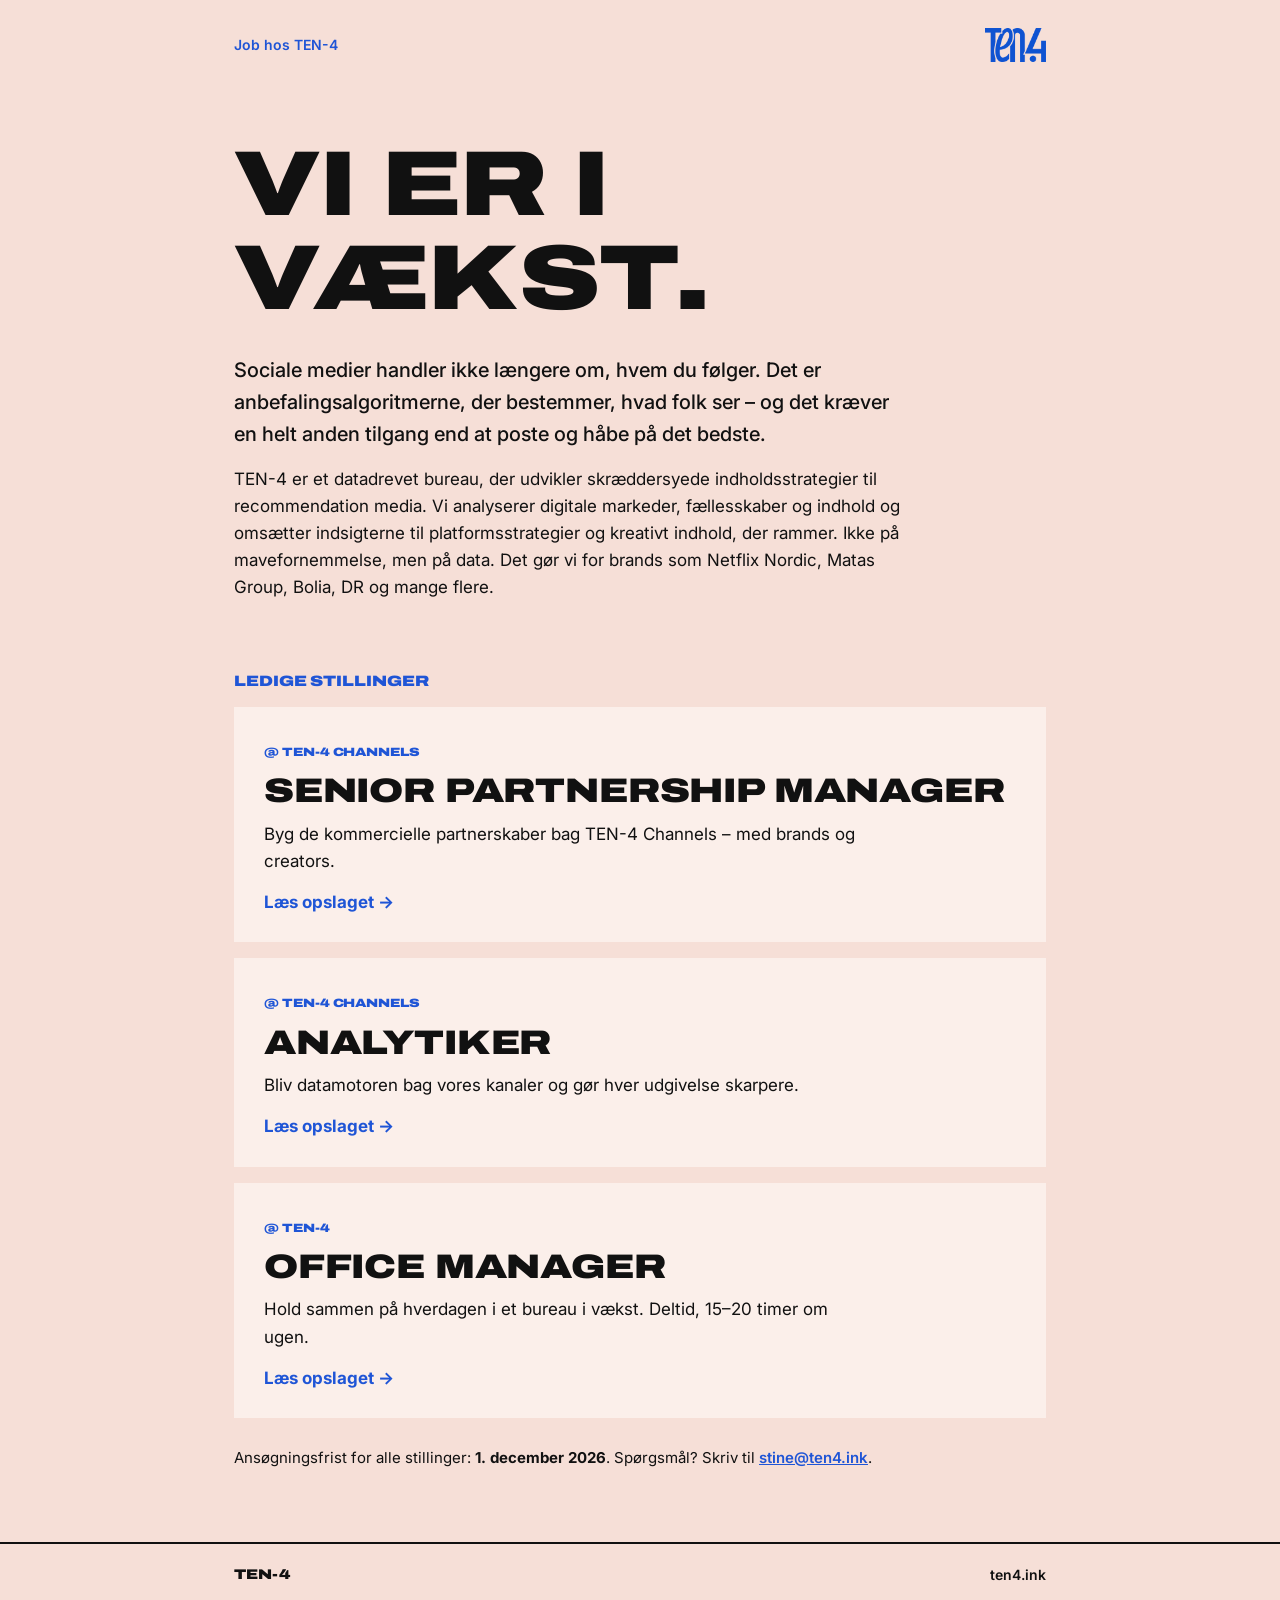
==== index.html @ 3962ab42 "ten-4 jobs" ====
<!doctype html>
<html lang="da">
<head>
<meta charset="utf-8">
<meta name="viewport" content="width=device-width, initial-scale=1">
<title>Job hos TEN-4</title>
<meta name="description" content="TEN-4 er i vækst. Se vores ledige stillinger.">
<meta property="og:title" content="Job hos TEN-4">
<meta property="og:description" content="TEN-4 er i vækst. Se vores ledige stillinger.">
<meta property="og:type" content="website">
<link rel="icon" type="image/png" href="assets/logo.png">
<link rel="preconnect" href="https://fonts.googleapis.com">
<link rel="preconnect" href="https://fonts.gstatic.com" crossorigin>
<link href="https://fonts.googleapis.com/css2?family=Archivo:wdth,wght@125,800;125,900&family=Inter:wght@400;500;600;700&display=swap" rel="stylesheet">
<link rel="stylesheet" href="assets/style.css">
</head>
<body>
<header class="top"><div class="wrap">
  <span class="back">Job hos TEN-4</span>
  <a href="https://ten4.ink" class="logo" aria-label="TEN-4"><img src="assets/logo.png" alt="TEN-4"></a>
</div></header>
<main class="wrap">
  <section class="hero">
    <h1 class="wide">Vi er i vækst.</h1>
    <p class="lead">Sociale medier handler ikke længere om, hvem du følger. Det er anbefalingsalgoritmerne, der bestemmer, hvad folk ser – og det kræver en helt anden tilgang end at poste og håbe på det bedste.</p>
    <p>TEN-4 er et datadrevet bureau, der udvikler skræddersyede indholdsstrategier til recommendation media. Vi analyserer digitale markeder, fællesskaber og indhold og omsætter indsigterne til platformsstrategier og kreativt indhold, der rammer. Ikke på mavefornemmelse, men på data. Det gør vi for brands som Netflix Nordic, Matas Group, Bolia, DR og mange flere.</p>
  </section>
  <h2 class="wide">Ledige stillinger</h2>
  <div class="cards">
    <a class="card" href="senior-partnership-manager/">
      <span class="tag wide">@ TEN-4 CHANNELS</span>
      <h3 class="wide">SENIOR PARTNERSHIP MANAGER</h3>
      <p>Byg de kommercielle partnerskaber bag TEN-4 Channels – med brands og creators.</p>
      <span class="more">Læs opslaget →</span>
    </a>
<a class="card" href="analytiker/">
      <span class="tag wide">@ TEN-4 CHANNELS</span>
      <h3 class="wide">ANALYTIKER</h3>
      <p>Bliv datamotoren bag vores kanaler og gør hver udgivelse skarpere.</p>
      <span class="more">Læs opslaget →</span>
    </a>
<a class="card" href="office-manager/">
      <span class="tag wide">@ TEN-4</span>
      <h3 class="wide">OFFICE MANAGER</h3>
      <p>Hold sammen på hverdagen i et bureau i vækst. Deltid, 15–20 timer om ugen.</p>
      <span class="more">Læs opslaget →</span>
    </a>
  </div>
  <p class="note">Ansøgningsfrist for alle stillinger: <b>1. december 2026</b>. Spørgsmål? Skriv til <a href="mailto:stine@ten4.ink">stine@ten4.ink</a>.</p>
</main>
<footer class="foot"><div class="wrap">
  <span class="wide">TEN-4</span>
  <a href="https://ten4.ink">ten4.ink</a>
</div></footer>
</body>
</html>
---- assets/style.css ----
:root{
  --bg:#F6DFD7;
  --blue:#1F55D6;
  --pink:#F65FA0;
  --ink:#111;
  --card:#FBEFEA;
}
*{box-sizing:border-box;margin:0;padding:0}
html{-webkit-text-size-adjust:100%}
body{background:var(--bg);color:var(--ink);font-family:Inter,Arial,sans-serif;font-size:17px;line-height:1.6}
a{color:inherit}
.wrap{max-width:860px;margin:0 auto;padding:0 24px}
.wide{font-family:"Archivo","Arial Black",Arial,sans-serif;font-stretch:125%;font-weight:900;text-transform:uppercase;letter-spacing:-.005em;line-height:1.02}

/* header */
.top .wrap{display:flex;justify-content:space-between;align-items:center;padding-top:28px;padding-bottom:28px}
.logo img{height:34px;display:block}
.back{font-size:14px;font-weight:600;text-decoration:none;color:var(--blue)}
a.back:hover{text-decoration:underline}

/* index */
.hero{padding:48px 0 56px}
.hero h1{font-size:clamp(44px,9vw,92px);margin-bottom:28px}
.hero p{max-width:680px;margin-bottom:16px}
.hero .lead{font-size:20px;font-weight:500}
main>h2.wide{font-size:15px;color:var(--blue);margin-bottom:18px}
.cards{display:grid;gap:16px}
.card{display:block;text-decoration:none;background:var(--card);border:2px solid transparent;padding:28px 28px 24px;transition:border-color .15s,transform .15s}
.card:hover{border-color:var(--blue);transform:translateY(-2px)}
.card .tag{font-size:12px;color:var(--blue)}
.card h3{font-size:clamp(24px,4vw,34px);margin:10px 0 12px}
.card p{max-width:600px}
.card .more{display:inline-block;margin-top:14px;font-weight:700;color:var(--blue)}
.note{margin:28px 0 72px;font-size:15px}

/* job page */
.job h1{font-size:clamp(38px,7.5vw,72px);margin-top:28px}
.kicker{color:var(--blue);font-size:clamp(14px,2vw,18px);margin-top:10px}
.meta{display:flex;flex-wrap:wrap;gap:12px 28px;margin:28px 0 36px;padding:14px 0;border-top:2px solid var(--ink);border-bottom:2px solid var(--ink);font-size:15px}
.meta a{color:var(--blue);font-weight:600;text-decoration:none}
.meta a:hover{text-decoration:underline}
.content p{margin-bottom:18px}
.content h2{font-size:16px;color:var(--blue);margin:40px 0 14px}
.content ul{list-style:none;margin-bottom:18px}
.content li{position:relative;padding-left:22px;margin-bottom:8px}
.content li::before{content:"✦";position:absolute;left:0;top:1px;font-size:12px;color:var(--blue)}
.content a,.cta a:not(.btn),.note a{color:var(--blue);font-weight:600}

.cta{background:var(--blue);color:#fff;padding:40px 36px;margin:56px 0 72px}
.cta h2{font-size:clamp(22px,3.6vw,32px);margin-bottom:18px}
.cta p{margin-bottom:12px;max-width:620px}
.cta a:not(.btn){color:#fff}
.btn{display:inline-block;background:var(--pink);color:#fff;text-decoration:none;font-size:15px;padding:16px 26px;margin:12px 0 18px;transition:background .15s}
.btn:hover{background:var(--ink)}
.sign{font-weight:500}

/* footer */
.foot{border-top:2px solid var(--ink)}
.foot .wrap{display:flex;justify-content:space-between;align-items:center;padding-top:20px;padding-bottom:28px;font-size:14px}
.foot .wide{font-size:14px}
.foot a{text-decoration:none;font-weight:600}

@media (max-width:600px){
  body{font-size:16px}
  .card{padding:22px 20px}
  .cta{padding:30px 22px}
}
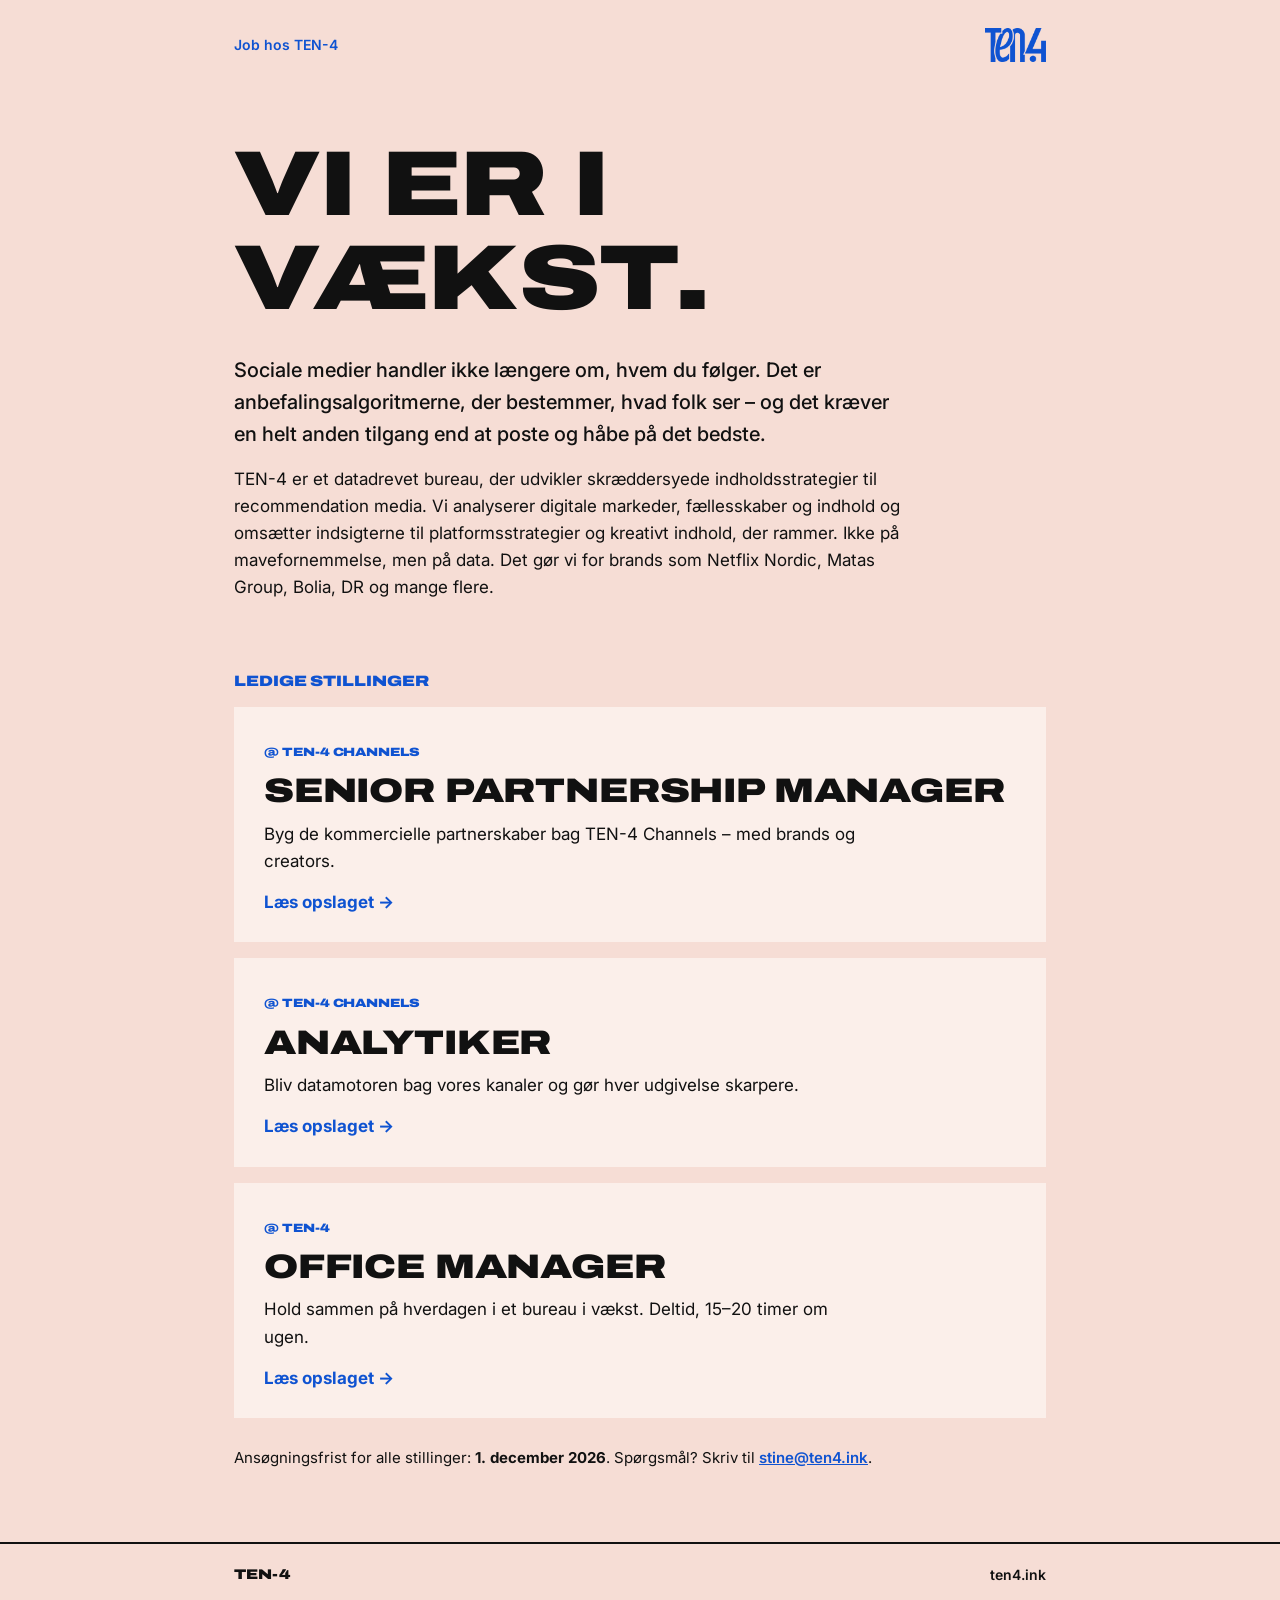
==== commit 85c9a731: "Nyt favicon" ====
--- a/index.html
+++ b/index.html
@@ -8,7 +8,9 @@
 <meta property="og:title" content="Job hos TEN-4">
 <meta property="og:description" content="TEN-4 er i vækst. Se vores ledige stillinger.">
 <meta property="og:type" content="website">
-<link rel="icon" type="image/png" href="assets/logo.png">
+<link rel="icon" href="assets/favicon.ico" sizes="any">
+<link rel="icon" type="image/png" href="assets/favicon-64.png">
+<link rel="apple-touch-icon" href="assets/apple-touch-icon.png">
 <link rel="preconnect" href="https://fonts.googleapis.com">
 <link rel="preconnect" href="https://fonts.gstatic.com" crossorigin>
 <link href="https://fonts.googleapis.com/css2?family=Archivo:wdth,wght@125,800;125,900&family=Inter:wght@400;500;600;700&display=swap" rel="stylesheet">
--- a/assets/style.css
+++ b/assets/style.css
@@ -1,6 +1,6 @@
 :root{
-  --bg:#F6DFD7;
-  --blue:#1F55D6;
+  --bg:#F6DDD5;
+  --blue:#0F53D1;
   --pink:#F65FA0;
   --ink:#111;
   --card:#FBEFEA;
@@ -46,11 +46,11 @@
 .content li::before{content:"✦";position:absolute;left:0;top:1px;font-size:12px;color:var(--blue)}
 .content a,.cta a:not(.btn),.note a{color:var(--blue);font-weight:600}
 
-.cta{background:var(--blue);color:#fff;padding:40px 36px;margin:56px 0 72px}
-.cta h2{font-size:clamp(22px,3.6vw,32px);margin-bottom:18px}
-.cta p{margin-bottom:12px;max-width:620px}
+.cta{background:var(--blue);color:#fff;padding:26px 28px;margin:48px 0 64px;font-size:15px}
+.cta h2{font-size:clamp(16px,2.2vw,20px);margin-bottom:12px}
+.cta p{margin-bottom:8px;max-width:620px}
 .cta a:not(.btn){color:#fff}
-.btn{display:inline-block;background:var(--pink);color:#fff;text-decoration:none;font-size:15px;padding:16px 26px;margin:12px 0 18px;transition:background .15s}
+.btn{display:inline-block;background:var(--pink);color:#fff;text-decoration:none;font-size:13px;padding:12px 20px;margin:8px 0 12px;transition:background .15s}
 .btn:hover{background:var(--ink)}
 .sign{font-weight:500}
 
@@ -63,5 +63,5 @@
 @media (max-width:600px){
   body{font-size:16px}
   .card{padding:22px 20px}
-  .cta{padding:30px 22px}
+  .cta{padding:22px 20px}
 }
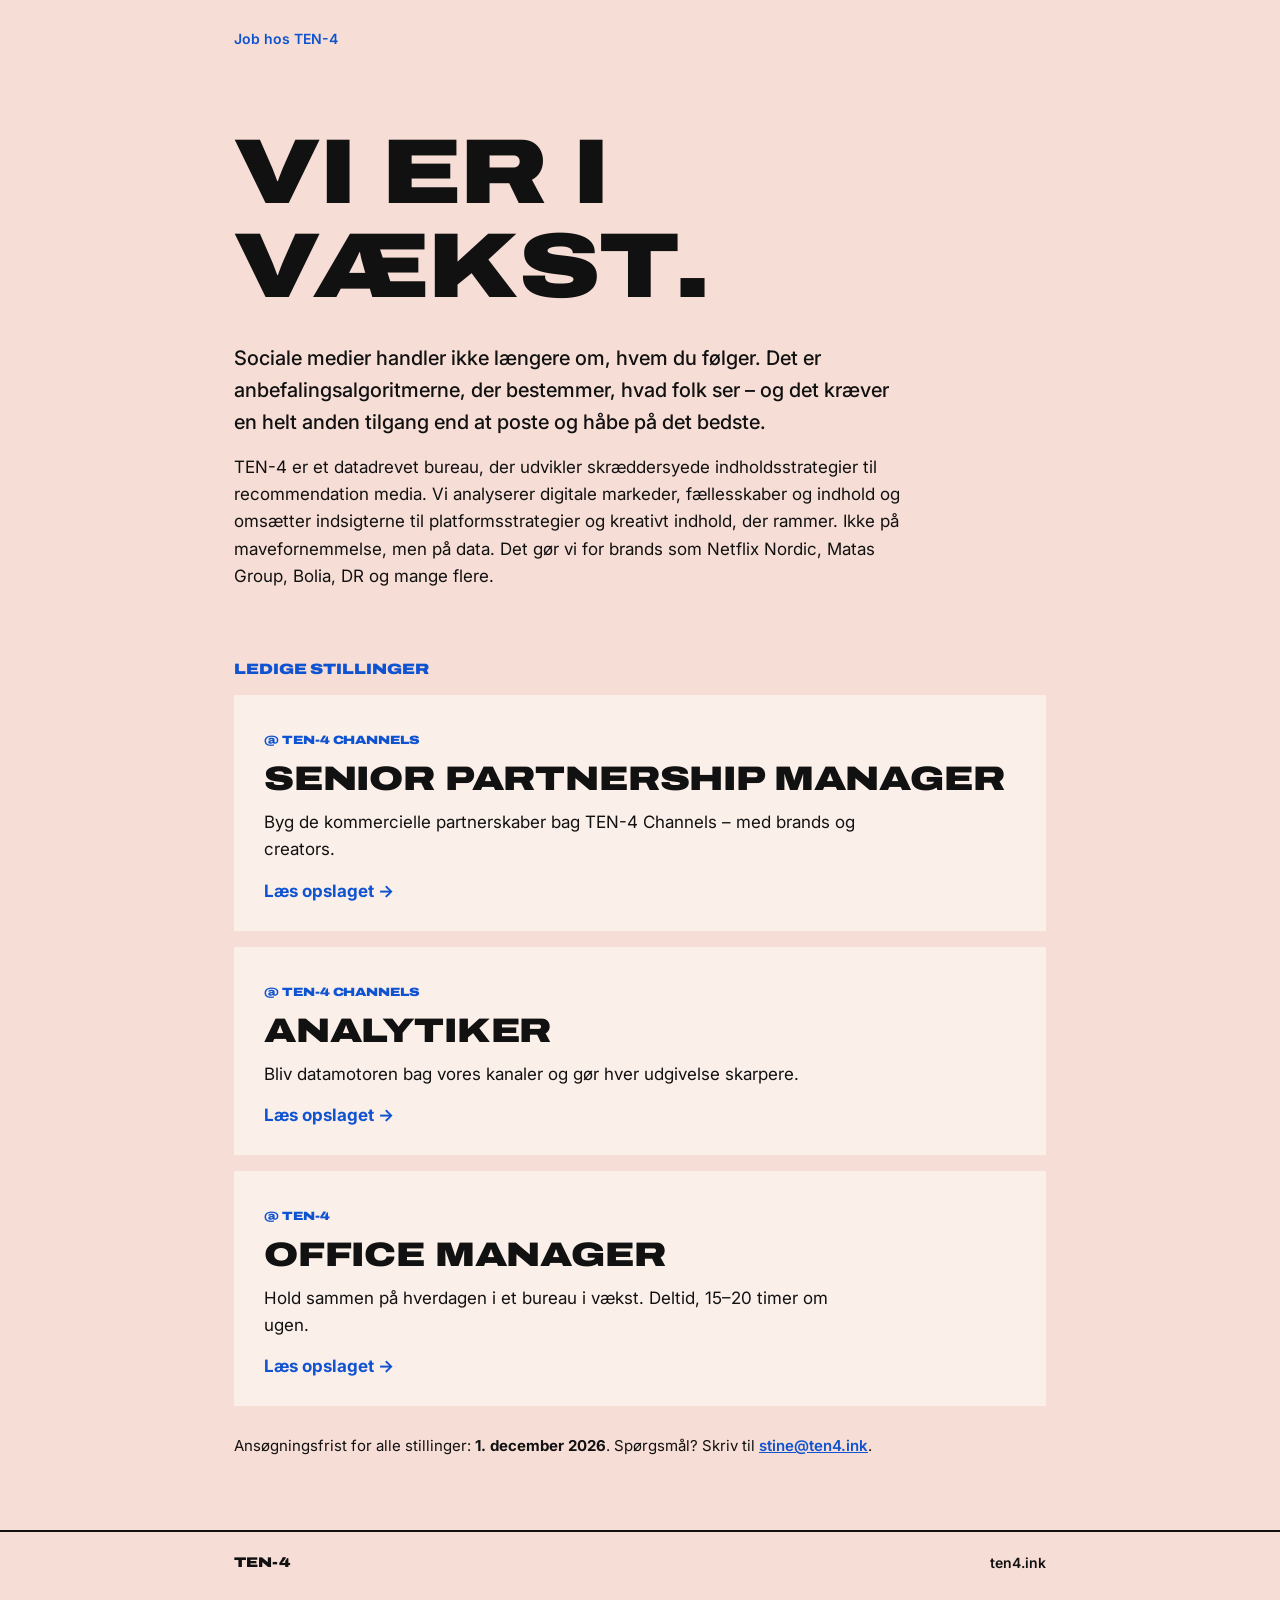
==== commit d1affe7b: "Fjern logo i header" ====
--- a/index.html
+++ b/index.html
@@ -19,7 +19,6 @@
 <body>
 <header class="top"><div class="wrap">
   <span class="back">Job hos TEN-4</span>
-  <a href="https://ten4.ink" class="logo" aria-label="TEN-4"><img src="assets/logo.png" alt="TEN-4"></a>
 </div></header>
 <main class="wrap">
   <section class="hero">
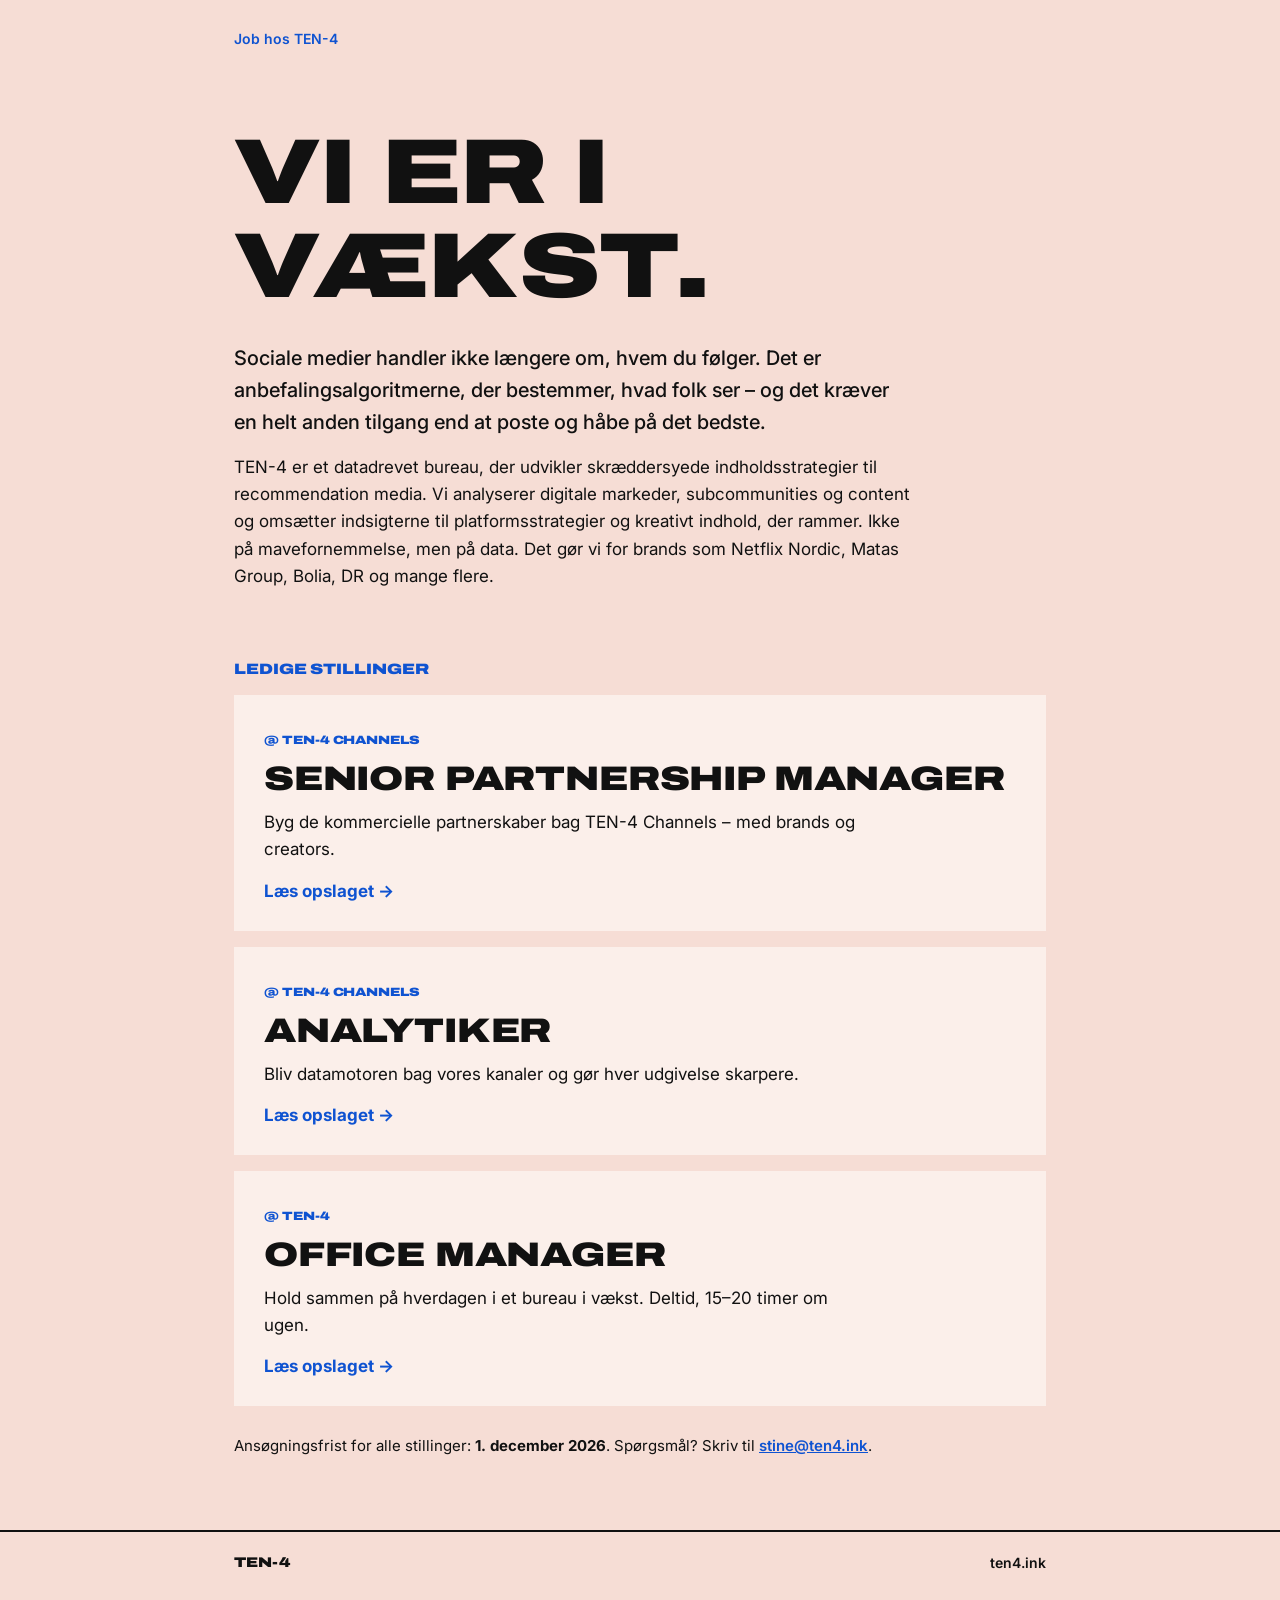
==== commit 018b2fa2: "subcom og content" ====
--- a/index.html
+++ b/index.html
@@ -24,7 +24,7 @@
   <section class="hero">
     <h1 class="wide">Vi er i vækst.</h1>
     <p class="lead">Sociale medier handler ikke længere om, hvem du følger. Det er anbefalingsalgoritmerne, der bestemmer, hvad folk ser – og det kræver en helt anden tilgang end at poste og håbe på det bedste.</p>
-    <p>TEN-4 er et datadrevet bureau, der udvikler skræddersyede indholdsstrategier til recommendation media. Vi analyserer digitale markeder, fællesskaber og indhold og omsætter indsigterne til platformsstrategier og kreativt indhold, der rammer. Ikke på mavefornemmelse, men på data. Det gør vi for brands som Netflix Nordic, Matas Group, Bolia, DR og mange flere.</p>
+    <p>TEN-4 er et datadrevet bureau, der udvikler skræddersyede indholdsstrategier til recommendation media. Vi analyserer digitale markeder, subcommunities og content og omsætter indsigterne til platformsstrategier og kreativt indhold, der rammer. Ikke på mavefornemmelse, men på data. Det gør vi for brands som Netflix Nordic, Matas Group, Bolia, DR og mange flere.</p>
   </section>
   <h2 class="wide">Ledige stillinger</h2>
   <div class="cards">
